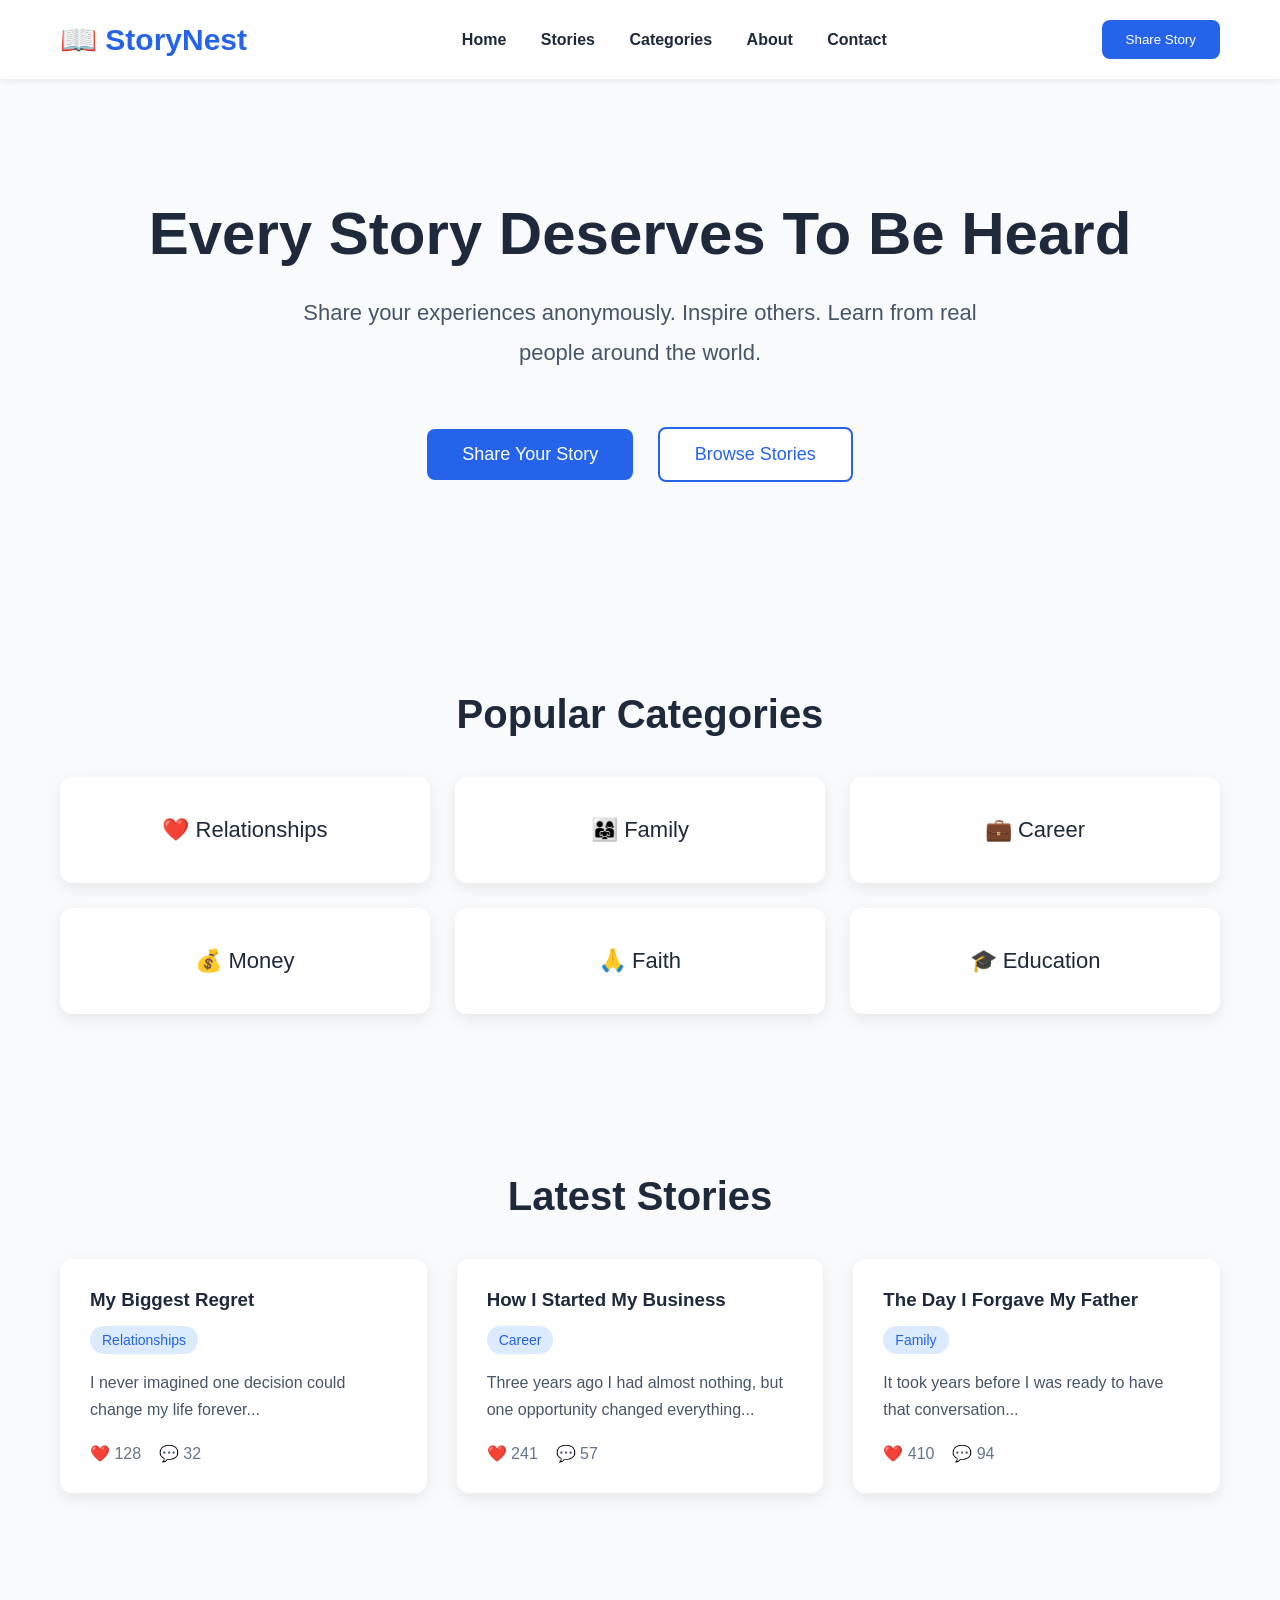
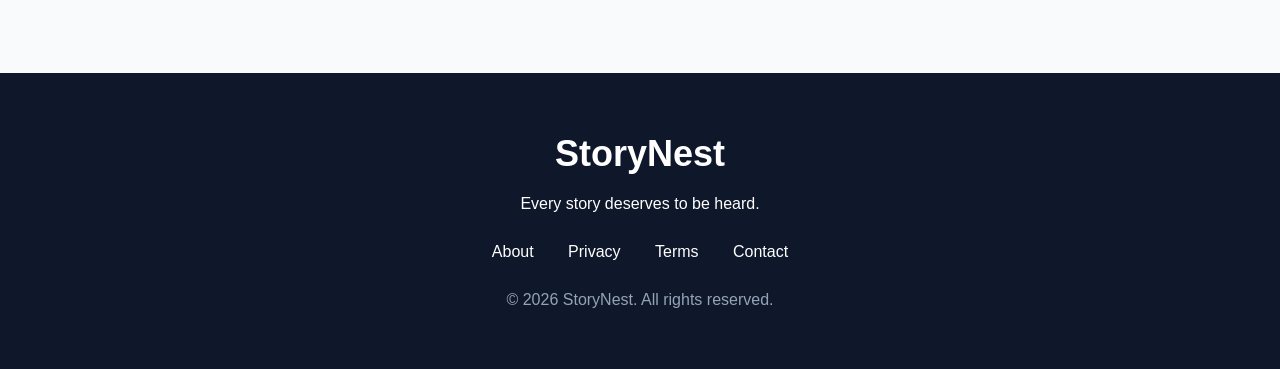
==== index.html @ a40b99b6 "Sprint 1: Complete homepage" ====
<!DOCTYPE html>
<html lang="en">
<head>
    <meta charset="UTF-8">
    <meta name="viewport" content="width=device-width, initial-scale=1.0">
    <title>StoryNest</title>

    <link rel="stylesheet" href="css/style.css">
</head>

<body>

    <header class="navbar">

        <div class="logo">
            📖 StoryNest
        </div>

        <nav>

            <a href="#">Home</a>

            <a href="#">Stories</a>

            <a href="#">Categories</a>

            <a href="#">About</a>

            <a href="#">Contact</a>

        </nav>

        <button class="share-btn">
            Share Story
        </button>

    </header>

    <main>

        <section class="hero">

            <h1>
                Every Story Deserves To Be Heard
            </h1>

            <p>

                Share your experiences anonymously.
                Inspire others.
                Learn from real people around the world.

            </p>

            <div class="hero-buttons">

                <button>
                    Share Your Story
                </button>

                <button class="secondary">

                    Browse Stories

                </button>

            </div>

        </section>
        
        <section class="categories">

    <h2>Popular Categories</h2>

    <div class="category-grid">

        <div class="card">❤️ Relationships</div>

        <div class="card">👨‍👩‍👧 Family</div>

        <div class="card">💼 Career</div>

        <div class="card">💰 Money</div>

        <div class="card">🙏 Faith</div>

        <div class="card">🎓 Education</div>

    </div>

</section>

<section class="latest-stories">

    <h2>Latest Stories</h2>

    <div class="story-grid">

        <div class="story-card">

            <h3>My Biggest Regret</h3>

            <span class="story-category">Relationships</span>

            <p>
                I never imagined one decision could change my life forever...
            </p>

            <div class="story-footer">

                ❤️ 128 &nbsp;&nbsp; 💬 32

            </div>

        </div>

        <div class="story-card">

            <h3>How I Started My Business</h3>

            <span class="story-category">Career</span>

            <p>
                Three years ago I had almost nothing, but one opportunity changed everything...
            </p>

            <div class="story-footer">

                ❤️ 241 &nbsp;&nbsp; 💬 57

            </div>

        </div>

        <div class="story-card">

            <h3>The Day I Forgave My Father</h3>

            <span class="story-category">Family</span>

            <p>
                It took years before I was ready to have that conversation...
            </p>

            <div class="story-footer">

                ❤️ 410 &nbsp;&nbsp; 💬 94

            </div>

        </div>

    </div>

</section>

<footer>

    <div class="footer-content">

        <h2>StoryNest</h2>

        <p>
            Every story deserves to be heard.
        </p>

        <div class="footer-links">

            <a href="#">About</a>

            <a href="#">Privacy</a>

            <a href="#">Terms</a>

            <a href="#">Contact</a>

        </div>

        <p class="copyright">

            © 2026 StoryNest. All rights reserved.

        </p>

    </div>

</footer>

    </main>


    <script src="js/script.js"></script>

</body>
</html>
---- css/style.css ----
*{
    margin:0;
    padding:0;
    box-sizing:border-box;
}

body{

    font-family:Arial, Helvetica, sans-serif;

    background:#F8FAFC;

    color:#1E293B;

}

.navbar{

    display:flex;

    justify-content:space-between;

    align-items:center;

    padding:20px 60px;

    background:white;

    box-shadow:0 2px 8px rgba(0,0,0,.08);

}

.logo{

    font-size:30px;

    font-weight:bold;

    color:#2563EB;

}

nav a{

    text-decoration:none;

    color:#1E293B;

    margin:0 15px;

    font-weight:600;

}

nav a:hover{

    color:#2563EB;

}

.share-btn{

    background:#2563EB;

    color:white;

    border:none;

    padding:12px 24px;

    border-radius:8px;

    cursor:pointer;

}

.hero{

    text-align:center;

    padding:120px 20px;

}

.hero h1{

    font-size:60px;

    margin-bottom:25px;

}

.hero p{

    max-width:700px;

    margin:auto;

    font-size:22px;

    line-height:1.8;

    color:#475569;

}

.hero-buttons{

    margin-top:45px;

}

.hero-buttons button{

    padding:15px 35px;

    font-size:18px;

    border:none;

    border-radius:8px;

    cursor:pointer;

    margin:10px;

    background:#2563EB;

    color:white;

}

.secondary{

    background:white !important;

    color:#2563EB !important;

    border:2px solid #2563EB !important;

}

.categories{

    padding:80px 60px;

    text-align:center;

}

.categories h2{

    font-size:40px;

    margin-bottom:40px;

}

.category-grid{

    display:grid;

    grid-template-columns:repeat(3,1fr);

    gap:25px;

}

.card{

    background:white;

    padding:40px;

    border-radius:12px;

    box-shadow:0 5px 15px rgba(0,0,0,.08);

    font-size:22px;

    transition:.3s;

}

.card:hover{

    transform:translateY(-8px);

    cursor:pointer;

}
.latest-stories{

    padding:80px 60px;

}

.latest-stories h2{

    text-align:center;

    font-size:40px;

    margin-bottom:40px;

}

.story-grid{

    display:grid;

    grid-template-columns:repeat(3,1fr);

    gap:30px;

}

.story-card{

    background:white;

    border-radius:12px;

    padding:30px;

    box-shadow:0 5px 15px rgba(0,0,0,.08);

    transition:.3s;

}

.story-card:hover{

    transform:translateY(-8px);

}

.story-category{

    display:inline-block;

    background:#DBEAFE;

    color:#2563EB;

    padding:6px 12px;

    border-radius:20px;

    margin:15px 0;

    font-size:14px;

}

.story-card p{

    color:#475569;

    line-height:1.7;

}

.story-footer{

    margin-top:20px;

    color:#64748B;

}
footer{

    background:#0F172A;

    color:white;

    margin-top:100px;

    padding:60px 20px;

    text-align:center;

}

.footer-content h2{

    font-size:36px;

    margin-bottom:20px;

}

.footer-links{

    margin:30px 0;

}

.footer-links a{

    color:white;

    text-decoration:none;

    margin:0 15px;

}

.footer-links a:hover{

    color:#60A5FA;

}

.copyright{

    color:#94A3B8;

}
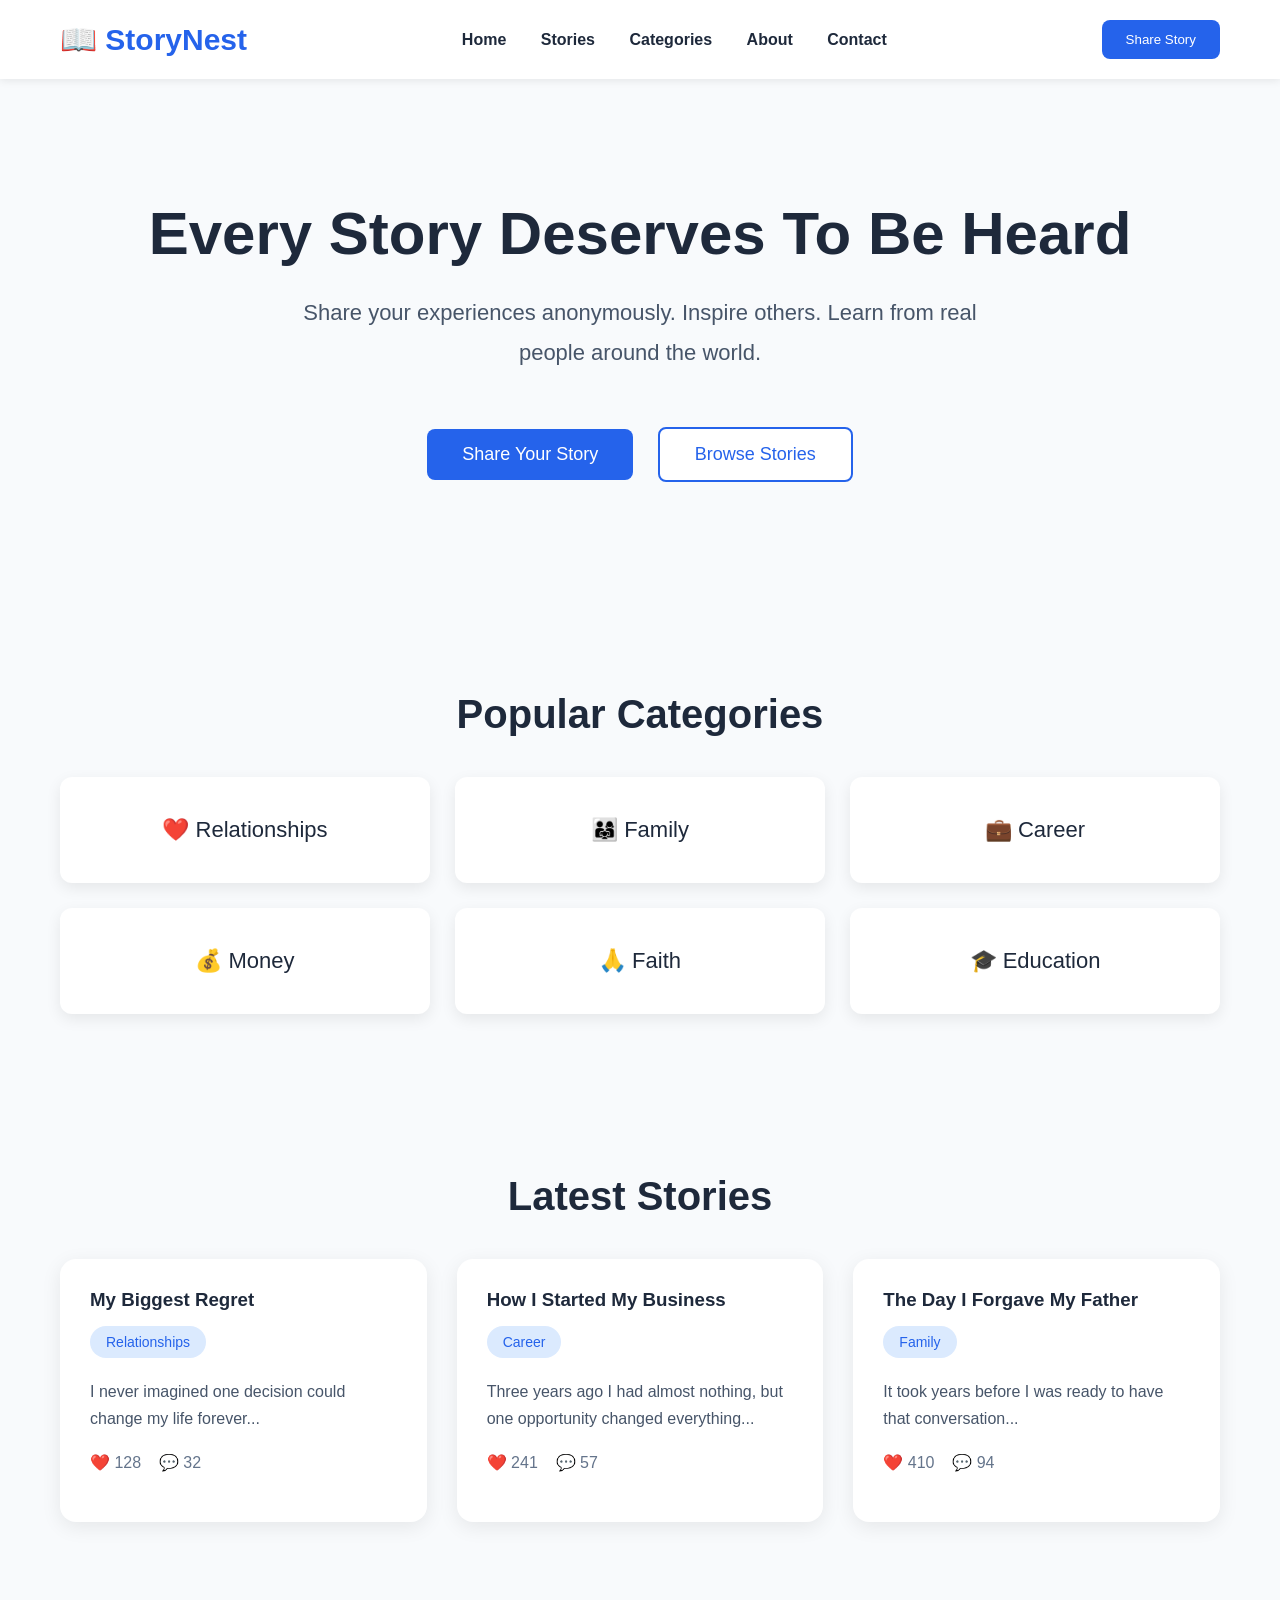
==== commit 847c6265: "Sprint 2: Added stories page and story details page" ====
--- a/index.html
+++ b/index.html
@@ -154,37 +154,7 @@
 
 </section>
 
-<footer>
 
-    <div class="footer-content">
-
-        <h2>StoryNest</h2>
-
-        <p>
-            Every story deserves to be heard.
-        </p>
-
-        <div class="footer-links">
-
-            <a href="#">About</a>
-
-            <a href="#">Privacy</a>
-
-            <a href="#">Terms</a>
-
-            <a href="#">Contact</a>
-
-        </div>
-
-        <p class="copyright">
-
-            © 2026 StoryNest. All rights reserved.
-
-        </p>
-
-    </div>
-
-</footer>
 
     </main>
 
--- a/css/style.css
+++ b/css/style.css
@@ -316,4 +316,289 @@
 
     color:#94A3B8;
 
+}
+
+/* STORIES PAGE */
+
+.stories-hero{
+
+    text-align:center;
+
+    padding:80px 20px 50px;
+
+}
+
+.stories-hero h1{
+
+    font-size:52px;
+
+    margin-bottom:20px;
+
+    color:#1E293B;
+
+}
+
+.stories-hero p{
+
+    font-size:20px;
+
+    color:#64748B;
+
+    max-width:700px;
+
+    margin:0 auto 35px;
+
+}
+
+.search-box{
+
+    width:100%;
+
+    max-width:500px;
+
+    padding:16px 20px;
+
+    border:1px solid #CBD5E1;
+
+    border-radius:12px;
+
+    font-size:16px;
+
+    outline:none;
+
+    transition:.3s;
+
+}
+
+.search-box:focus{
+
+    border-color:#2563EB;
+
+    box-shadow:0 0 10px rgba(37,99,235,.2);
+
+}
+
+/* CATEGORY BUTTONS */
+
+.category-buttons{
+
+    margin-top:35px;
+
+    display:flex;
+
+    justify-content:center;
+
+    flex-wrap:wrap;
+
+    gap:15px;
+
+}
+
+.category{
+
+    padding:12px 22px;
+
+    border:1px solid #CBD5E1;
+
+    background:white;
+
+    border-radius:30px;
+
+    cursor:pointer;
+
+    font-size:15px;
+
+    transition:.3s;
+
+}
+
+.category:hover{
+
+    background:#2563EB;
+
+    color:white;
+
+    border-color:#2563EB;
+
+}
+
+.category.active{
+
+    background:#2563EB;
+
+    color:white;
+
+    border-color:#2563EB;
+
+}
+
+/* STORY CARD */
+
+.stories-list{
+
+    max-width:900px;
+
+    margin:60px auto;
+
+    padding:0 20px;
+
+}
+
+.story-card{
+
+    background:white;
+
+    border-radius:16px;
+
+    padding:30px;
+
+    box-shadow:0 5px 20px rgba(0,0,0,.08);
+
+}
+
+.story-card h2{
+
+    color:#1E293B;
+
+    margin-bottom:10px;
+
+}
+
+.author{
+
+    color:#2563EB;
+
+    margin-bottom:20px;
+
+    font-weight:bold;
+
+}
+
+.excerpt{
+
+    color:#475569;
+
+    line-height:1.8;
+
+    margin-bottom:25px;
+
+}
+
+.story-footer{
+
+    display:flex;
+
+    gap:25px;
+
+    margin-bottom:20px;
+
+}
+
+.read-more{
+
+    color:#2563EB;
+
+    text-decoration:none;
+
+    font-weight:bold;
+
+}
+
+.read-more:hover{
+
+    text-decoration:underline;
+
+}
+
+.stories-grid{
+    display:grid;
+    grid-template-columns:repeat(2, 1fr);
+    gap:30px;
+    margin-top:40px;
+}
+
+/* STORY PAGE */
+
+.story-page{
+
+    padding:60px 20px;
+
+}
+
+.story-container{
+
+    max-width:800px;
+
+    margin:auto;
+
+    background:white;
+
+    padding:50px;
+
+    border-radius:15px;
+
+    box-shadow:0 5px 20px rgba(0,0,0,.08);
+
+}
+
+.story-category{
+
+    display:inline-block;
+
+    background:#dbeafe;
+
+    color:#2563eb;
+
+    padding:8px 16px;
+
+    border-radius:20px;
+
+    font-size:14px;
+
+    margin-bottom:20px;
+
+}
+
+.story-container h1{
+
+    font-size:42px;
+
+    margin-bottom:15px;
+
+}
+
+.story-author{
+
+    font-size:18px;
+
+    color:#666;
+
+    margin-bottom:20px;
+
+}
+
+.story-meta{
+
+    display:flex;
+
+    gap:30px;
+
+    margin-bottom:40px;
+
+    font-size:18px;
+
+}
+
+.story-content{
+
+    line-height:2.2;
+
+    font-size:20px;
+
+}
+
+.story-content p{
+
+    margin-bottom:25px;
+
 }
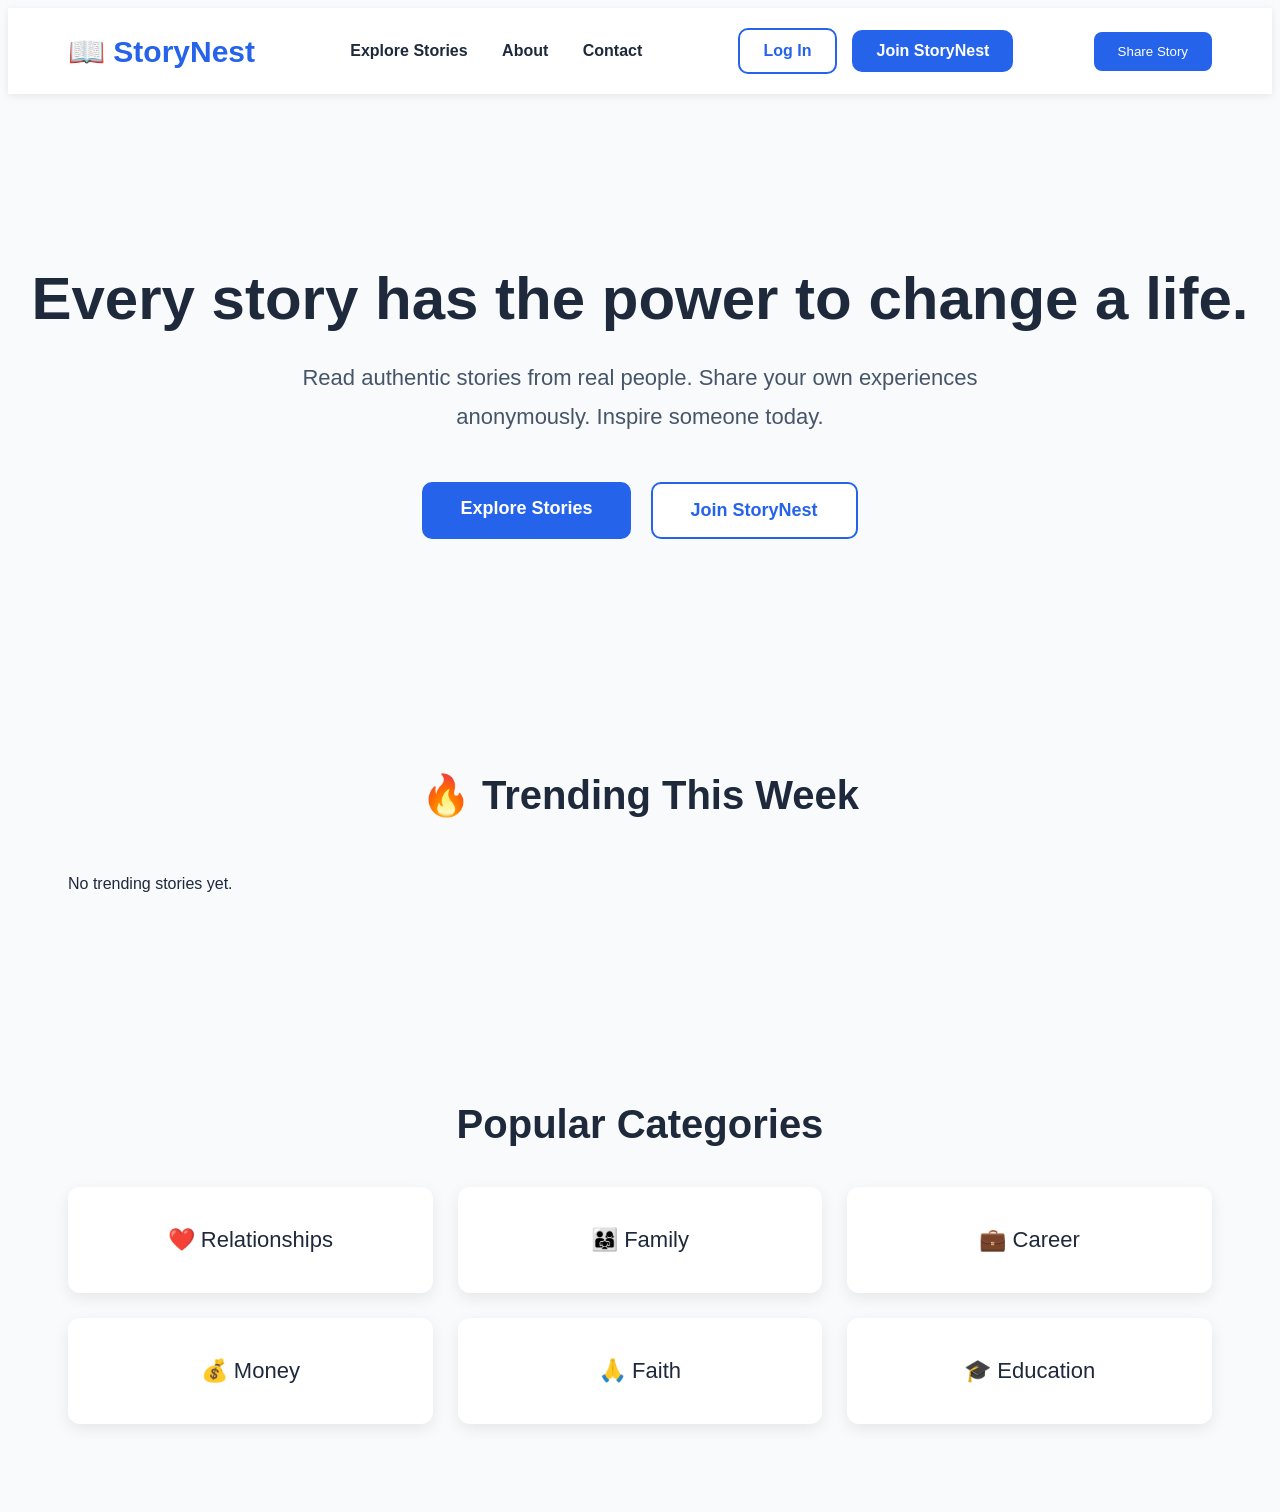
==== commit 2c6c1488: "Version 0.2 - Dynamic landing page with Trending stories" ====
--- a/index.html
+++ b/index.html
@@ -16,19 +16,27 @@
             📖 StoryNest
         </div>
 
-        <nav>
+      <nav>
 
-            <a href="#">Home</a>
+    <a href="pages/home.html">Explore Stories</a>
 
-            <a href="#">Stories</a>
+    <a href="#">About</a>
 
-            <a href="#">Categories</a>
+    <a href="#">Contact</a>
 
-            <a href="#">About</a>
+</nav>
 
-            <a href="#">Contact</a>
+<div class="nav-actions">
 
-        </nav>
+    <a href="auth/login.html" class="login-btn">
+        Log In
+    </a>
+
+    <a href="auth/signup.html" class="signup-btn">
+        Join StoryNest
+    </a>
+
+</div>
 
         <button class="share-btn">
             Share Story
@@ -40,35 +48,50 @@
 
         <section class="hero">
 
-            <h1>
-                Every Story Deserves To Be Heard
-            </h1>
+           <h1>
+    Every story has the power to change a life.
+</h1>
 
-            <p>
+    <p>
 
-                Share your experiences anonymously.
-                Inspire others.
-                Learn from real people around the world.
+    Read authentic stories from real people.
 
-            </p>
+    Share your own experiences anonymously.
+
+    Inspire someone today.
+
+</p>
 
             <div class="hero-buttons">
 
-                <button>
-                    Share Your Story
-                </button>
+                <a href="pages/home.html" class="hero-btn">
+    Explore Stories
+</a>
 
-                <button class="secondary">
-
-                    Browse Stories
-
-                </button>
+<a href="auth/signup.html" class="hero-btn secondary">
+    Join StoryNest
+</a>
 
             </div>
 
         </section>
         
-        <section class="categories">
+
+<section class="latest-stories">
+
+    <h2>🔥 Trending This Week</h2>
+
+    <div class="story-grid" id="landingTrending">
+
+     
+
+        
+
+    </div>
+
+</section>
+
+    <section class="categories">
 
     <h2>Popular Categories</h2>
 
@@ -90,72 +113,6 @@
 
 </section>
 
-<section class="latest-stories">
-
-    <h2>Latest Stories</h2>
-
-    <div class="story-grid">
-
-        <div class="story-card">
-
-            <h3>My Biggest Regret</h3>
-
-            <span class="story-category">Relationships</span>
-
-            <p>
-                I never imagined one decision could change my life forever...
-            </p>
-
-            <div class="story-footer">
-
-                ❤️ 128 &nbsp;&nbsp; 💬 32
-
-            </div>
-
-        </div>
-
-        <div class="story-card">
-
-            <h3>How I Started My Business</h3>
-
-            <span class="story-category">Career</span>
-
-            <p>
-                Three years ago I had almost nothing, but one opportunity changed everything...
-            </p>
-
-            <div class="story-footer">
-
-                ❤️ 241 &nbsp;&nbsp; 💬 57
-
-            </div>
-
-        </div>
-
-        <div class="story-card">
-
-            <h3>The Day I Forgave My Father</h3>
-
-            <span class="story-category">Family</span>
-
-            <p>
-                It took years before I was ready to have that conversation...
-            </p>
-
-            <div class="story-footer">
-
-                ❤️ 410 &nbsp;&nbsp; 💬 94
-
-            </div>
-
-        </div>
-
-    </div>
-
-</section>
-
-
-
     </main>
 
 
--- a/css/style.css
+++ b/css/style.css
@@ -1,5 +1,5 @@
 *{
-    margin:0;
+    marin:0;
     padding:0;
     box-sizing:border-box;
 }
@@ -108,120 +108,155 @@
 
     margin-top:45px;
 
-}
-
-.hero-buttons button{
-
-    padding:15px 35px;
+    display:flex;
+
+    justify-content:center;
+
+    gap:20px;
+
+}
+
+.hero-btn{
+
+    display:inline-block;
+
+    padding:16px 38px;
 
     font-size:18px;
 
-    border:none;
-
-    border-radius:8px;
+    font-weight:600;
+
+    border-radius:10px;
+
+    text-decoration:none;
+
+    transition:0.3s;
+
+}
+
+.hero-btn:first-child{
+
+    background:#2563EB;
+
+    color:#ffffff;
+
+}
+
+.hero-btn:first-child:hover{
+
+    background:#1d4ed8;
+
+}
+
+.hero-btn.secondary{
+
+    background:#ffffff;
+
+    color:#2563EB;
+
+    border:2px solid #2563EB;
+
+}
+
+.hero-btn.secondary:hover{
+
+    background:#2563EB;
+
+    color:#ffffff;
+
+}
+.secondary{
+
+    background:white !important;
+
+    color:#2563EB !important;
+
+    border:2px solid #2563EB !important;
+
+}
+
+.categories{
+
+    padding:80px 60px;
+
+    text-align:center;
+
+}
+
+.categories h2{
+
+    font-size:40px;
+
+    margin-bottom:40px;
+
+}
+
+.category-grid{
+
+    display:grid;
+
+    grid-template-columns:repeat(3,1fr);
+
+    gap:25px;
+
+}
+
+.card{
+
+    background:white;
+
+    padding:40px;
+
+    border-radius:12px;
+
+    box-shadow:0 5px 15px rgba(0,0,0,.08);
+
+    font-size:22px;
+
+    transition:.3s;
+
+}
+
+.card:hover{
+
+    transform:translateY(-8px);
 
     cursor:pointer;
 
-    margin:10px;
-
-    background:#2563EB;
-
-    color:white;
-
-}
-
-.secondary{
-
-    background:white !important;
-
-    color:#2563EB !important;
-
-    border:2px solid #2563EB !important;
-
-}
-
-.categories{
+}
+.latest-stories{
 
     padding:80px 60px;
 
+}
+
+.latest-stories h2{
+
     text-align:center;
 
-}
-
-.categories h2{
-
     font-size:40px;
 
     margin-bottom:40px;
 
 }
 
-.category-grid{
+.story-grid{
 
     display:grid;
 
     grid-template-columns:repeat(3,1fr);
 
-    gap:25px;
-
-}
-
-.card{
+    gap:30px;
+
+}
+
+.story-card{
 
     background:white;
 
-    padding:40px;
-
     border-radius:12px;
 
-    box-shadow:0 5px 15px rgba(0,0,0,.08);
-
-    font-size:22px;
-
-    transition:.3s;
-
-}
-
-.card:hover{
-
-    transform:translateY(-8px);
-
-    cursor:pointer;
-
-}
-.latest-stories{
-
-    padding:80px 60px;
-
-}
-
-.latest-stories h2{
-
-    text-align:center;
-
-    font-size:40px;
-
-    margin-bottom:40px;
-
-}
-
-.story-grid{
-
-    display:grid;
-
-    grid-template-columns:repeat(3,1fr);
-
-    gap:30px;
-
-}
-
-.story-card{
-
-    background:white;
-
-    border-radius:12px;
-
-    padding:30px;
+    padding:25px 25px 18px;
 
     box-shadow:0 5px 15px rgba(0,0,0,.08);
 
@@ -601,4 +636,787 @@
 
     margin-bottom:25px;
 
+}
+
+/* ===========================
+   Authentication Pages
+=========================== */
+
+.auth-page{
+
+    display:flex;
+
+    justify-content:center;
+
+    align-items:center;
+
+    min-height:80vh;
+
+    padding:40px;
+
+}
+
+.auth-card{
+
+    width:100%;
+
+    max-width:450px;
+
+    background:white;
+
+    padding:40px;
+
+    border-radius:20px;
+
+    box-shadow:0 10px 30px rgba(0,0,0,.08);
+
+}
+
+.auth-card h1{
+
+    font-size:2rem;
+
+    color:#1E293B;
+
+    margin-bottom:10px;
+
+}
+
+.auth-card p{
+
+    color:#64748B;
+
+    margin-bottom:30px;
+
+}
+
+.auth-card form{
+
+    display:flex;
+
+    flex-direction:column;
+
+    gap:20px;
+
+}
+
+.auth-card input{
+
+    width:100%;
+
+    padding:15px;
+
+    border:1px solid #CBD5E1;
+
+    border-radius:10px;
+
+    font-size:1rem;
+
+}
+
+.auth-card input:focus{
+
+    outline:none;
+
+    border-color:#2563EB;
+
+}
+
+.auth-card button{
+
+    background:#2563EB;
+
+    color:white;
+
+    border:none;
+
+    padding:15px;
+
+    border-radius:10px;
+
+    font-size:1rem;
+
+    cursor:pointer;
+
+    transition:.3s;
+
+}
+
+.auth-card button:hover{
+
+    background:#1D4ED8;
+
+}
+
+.auth-options{
+
+    display:flex;
+
+    justify-content:space-between;
+
+    align-items:center;
+
+    font-size:.95rem;
+
+}
+
+.auth-options label{
+
+    display:flex;
+
+    align-items:center;
+
+    gap:8px;
+
+    color:#475569;
+
+}
+
+.auth-options input{
+
+    width:auto;
+
+}
+
+.auth-options a{
+
+    text-decoration:none;
+
+    color:#2563EB;
+
+    font-weight:600;
+
+}
+
+.auth-options a:hover{
+
+    text-decoration:underline;
+
+}
+
+.auth-footer{
+
+    text-align:center;
+
+    margin-top:25px;
+
+}
+
+.auth-footer p{
+
+    margin:0;
+
+}
+
+.auth-footer a{
+
+    color:#2563EB;
+
+    text-decoration:none;
+
+    font-weight:600;
+
+}
+
+.auth-footer a:hover{
+
+    text-decoration:underline;
+
+}
+
+/* ===========================
+   Developer Panel
+=========================== */
+
+.developer-panel{
+
+    background:#FFF7ED;
+
+    border:2px dashed #F59E0B;
+
+    padding:20px;
+
+    border-radius:12px;
+
+    margin:25px 0;
+
+    text-align:center;
+
+}
+
+.developer-panel h3{
+
+    color:#B45309;
+
+    margin-bottom:10px;
+
+}
+
+.developer-panel h2{
+
+    letter-spacing:8px;
+
+    font-size:2rem;
+
+    margin:10px 0;
+
+    color:#1E293B;
+
+}
+
+.developer-panel small{
+
+    color:#64748B;
+
+}
+
+/* ===========================
+   Story Feed
+=========================== */
+
+.feed-page{
+
+    max-width:900px;
+
+    margin:40px auto;
+
+    padding:20px;
+
+}
+
+.story-card{
+
+    background:white;
+
+    border-radius:16px;
+
+    padding:25px;
+
+    margin-bottom:25px;
+
+    box-shadow:0 4px 12px rgba(0,0,0,.08);
+
+    transition:.3s;
+
+}
+
+.story-card:hover{
+
+    transform:translateY(-3px);
+
+    box-shadow:0 10px 25px rgba(0,0,0,.12);
+
+}
+
+.story-header{
+
+    display:flex;
+
+    justify-content:space-between;
+
+    align-items:center;
+
+    margin-bottom:15px;
+
+}
+
+.story-author{
+
+    display:flex;
+
+    flex-direction:column;
+
+}
+.story-author strong{
+
+    color:#2563EB;
+
+    font-size:20px;
+
+}
+
+.story-author span{
+
+    color:#94A3B8;
+
+    font-size:14px;
+
+    margin-top:4px;
+
+}
+
+.story-category{
+
+    display:inline-block;
+
+    background:#DBEAFE;
+
+    color:#2563EB;
+
+    padding:6px 14px;
+
+    border-radius:20px;
+
+    font-size:13px;
+
+    font-weight:600;
+
+    margin-bottom:12px;
+
+}
+
+.story-title{
+
+    margin-bottom:15px;
+
+    color:#1E293B;
+
+}
+
+.story-preview{
+
+    color:#475569;
+
+    line-height:1.7;
+
+}
+
+.story-footer{
+
+    display:flex;
+
+    align-items:center;
+
+    justify-content:space-between;
+
+    margin-top:20px;
+
+    margin-bottom:10px;
+
+}
+
+.story-stats{
+
+    display:flex;
+
+    gap:20px;
+
+    align-items:center;
+
+}
+
+.read-btn{
+
+    margin-left:auto;
+
+    background:#2F5BEA;
+
+    color:white;
+
+    border:none;
+
+    padding:10px 20px;
+
+    border-radius:8px;
+
+    cursor:pointer;
+
+    font-size:15px;
+
+    font-weight:600;
+
+    transition:.3s;
+
+}
+
+.read-btn:hover{
+
+    background:#1f49d8;
+
+    transform:translateY(-2px);
+
+}
+
+.read-link{
+
+    display:block;
+
+    text-align:right;
+
+    margin-top:10px;
+
+    color:#2563EB;
+
+    text-decoration:none;
+
+    font-weight:700;
+
+    font-size:16px;
+
+    transition:.3s;
+
+}
+
+.read-link:hover{
+
+    color:#1D4ED8;
+
+    transform:translateX(6px);
+
+}
+
+/* ===========================
+   Navigation Actions
+=========================== */
+
+.nav-actions{
+
+    display:flex;
+
+    align-items:center;
+
+    gap:15px;
+
+}
+
+.login-btn{
+
+    text-decoration:none;
+
+    color:#2563EB;
+
+    font-weight:600;
+
+    padding:10px 18px;
+
+    border:2px solid #2563EB;
+
+    border-radius:8px;
+
+    transition:.3s;
+
+}
+
+.login-btn:hover{
+
+    background:#2563EB;
+
+    color:white;
+
+}
+
+.signup-btn{
+
+    text-decoration:none;
+
+    background:#2563EB;
+
+    color:white;
+
+    padding:10px 18px;
+
+    border-radius:8px;
+
+    font-weight:600;
+
+    transition:.3s;
+
+}
+
+.signup-btn:hover{
+
+    background:#1D4ED8;
+
+}
+
+/* ===========================
+   Navigation Actions
+=========================== */
+
+.nav-actions{
+
+    display:flex;
+
+    align-items:center;
+
+    gap:15px;
+
+}
+
+.login-btn{
+
+    text-decoration:none;
+
+    color:#2563EB;
+
+    border:2px solid #2563EB;
+
+    padding:10px 18px;
+
+    border-radius:8px;
+
+    font-weight:600;
+
+    transition:.3s;
+
+}
+
+.login-btn:hover{
+
+    background:#2563EB;
+
+    color:white;
+
+}
+
+.signup-btn{
+
+    text-decoration:none;
+
+    background:#2563EB;
+
+    color:white;
+
+    padding:10px 18px;
+
+    border-radius:8px;
+
+    font-weight:600;
+
+    transition:.3s;
+
+}
+
+.signup-btn:hover{
+
+    background:#1D4ED8;
+
+}
+
+/* ===========================
+   Create Story Page
+=========================== */
+
+#storyCategory{
+
+    width:100%;
+
+    padding:15px;
+
+    border:1px solid #CBD5E1;
+
+    border-radius:10px;
+
+    font-size:16px;
+
+    background:white;
+
+}
+
+#storyContent{
+
+    width:100%;
+
+    padding:15px;
+
+    border:1px solid #CBD5E1;
+
+    border-radius:10px;
+
+    font-size:16px;
+
+    resize:vertical;
+
+    min-height:250px;
+
+    font-family:inherit;
+
+}
+
+/* ===========================
+   Logged-in Navigation
+=========================== */
+
+.user-name{
+
+    font-weight:700;
+
+    color:#2563EB;
+
+    font-size:16px;
+
+}
+
+.logout-btn{
+
+    background:#EF4444;
+
+    color:white;
+
+    border:none;
+
+    padding:10px 18px;
+
+    border-radius:8px;
+
+    cursor:pointer;
+
+    font-weight:600;
+
+    transition:.3s;
+
+}
+
+.logout-btn:hover{
+
+    background:#DC2626;
+
+}
+
+.story-action{
+
+    cursor:pointer;
+
+    user-select:none;
+
+    transition:.3s;
+
+}
+
+.story-action:hover{
+
+    color:#E11D48;
+
+    transform:scale(1.05);
+
+}
+
+/* ===========================
+   Story Actions
+=========================== */
+
+.story-actions{
+
+    display:flex;
+
+    gap:20px;
+
+    align-items:center;
+
+}
+
+.story-action{
+
+    cursor:pointer;
+
+    user-select:none;
+
+    transition:.3s;
+
+    font-weight:600;
+
+}
+
+.story-action:hover{
+
+    color:#2563EB;
+
+    transform:scale(1.05);
+
+}
+
+/* ===========================
+   Saved Button
+=========================== */
+
+.saved-btn{
+
+    background:#ffffff;
+
+    color:#2563EB;
+
+    border:2px solid #2563EB;
+
+    padding:10px 18px;
+
+    border-radius:10px;
+
+    cursor:pointer;
+
+    font-weight:600;
+
+    transition:.3s;
+
+}
+
+.saved-btn:hover{
+
+    background:#2563EB;
+
+    color:#ffffff;
+
+}
+
+/* ===========================
+   Landing Page Navigation
+=========================== */
+
+.nav-actions{
+
+    display:flex;
+
+    align-items:center;
+
+    gap:15px;
+
+}
+
+.login-btn{
+
+    padding:12px 24px;
+
+    border:2px solid #2563EB;
+
+    color:#2563EB;
+
+    border-radius:10px;
+
+    text-decoration:none;
+
+    font-weight:600;
+
+    transition:.3s;
+
+}
+
+.login-btn:hover{
+
+    background:#2563EB;
+
+    color:#fff;
+
+}
+
+.signup-btn{
+
+    padding:12px 24px;
+
+    background:#2563EB;
+
+    color:#fff;
+
+    border-radius:10px;
+
+    text-decoration:none;
+
+    font-weight:600;
+
+    transition:.3s;
+
+}
+
+.signup-btn:hover{
+
+    background:#1d4ed8;
+
 }
